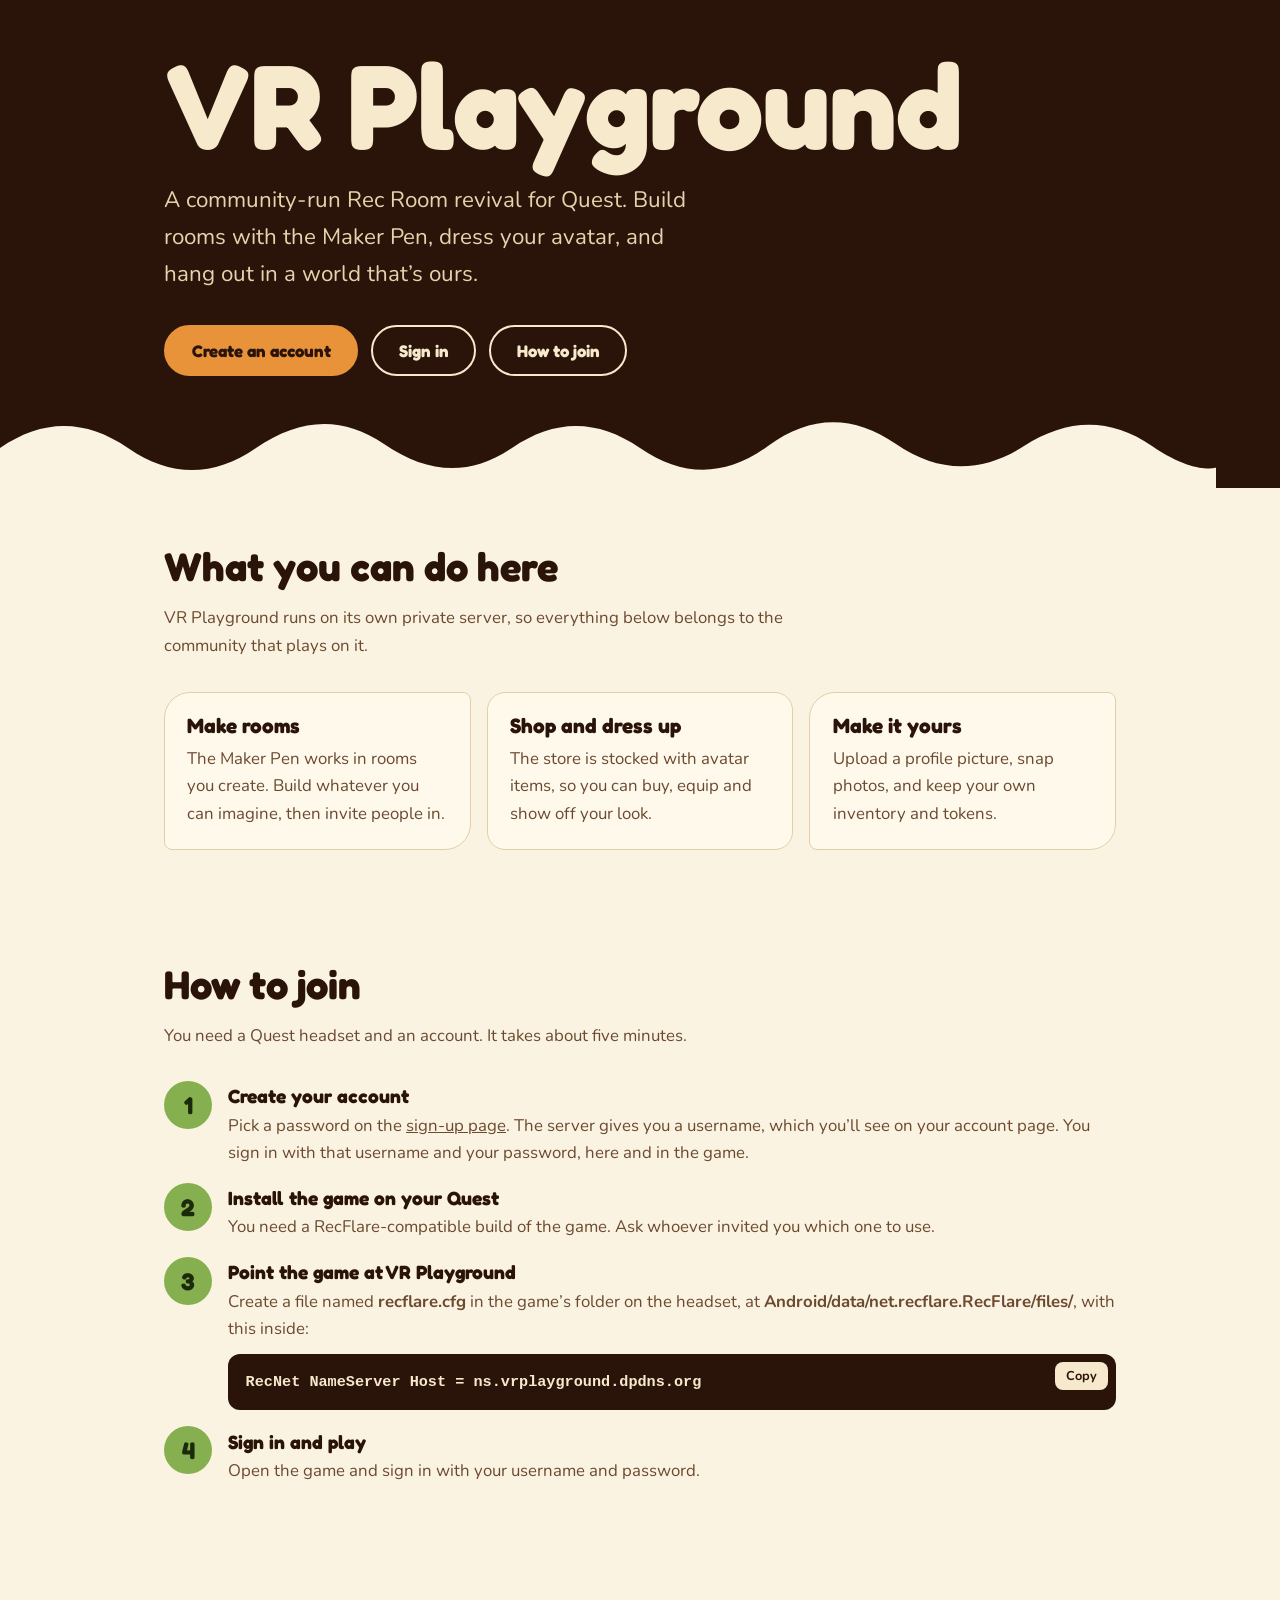
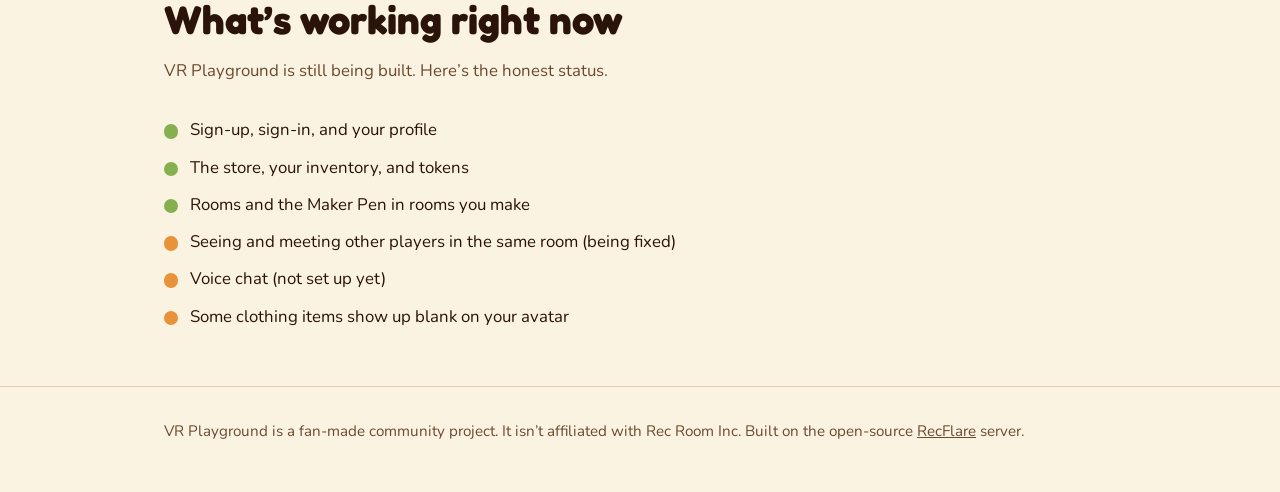
==== apps/www/public/playground.html @ e91541bb "VR Playground home page" ====
<!DOCTYPE html>
<html lang="en">
<head>
<meta charset="utf-8">
<meta name="viewport" content="width=device-width, initial-scale=1, viewport-fit=cover">
<title>VR Playground</title>
<link rel="icon" href="data:image/svg+xml,%3Csvg xmlns='http://www.w3.org/2000/svg' viewBox='0 0 100 100'%3E%3Ctext y='.9em' font-size='90'%3E🥤%3C/text%3E%3C/svg%3E">
<link rel="preconnect" href="https://fonts.googleapis.com">
<link rel="stylesheet" href="https://fonts.googleapis.com/css2?family=Fredoka:wght@500;700&family=Nunito:wght@400;600;700&display=swap">
<style>
:root{
  --brew:#2a1409; --brew-2:#3d2113; --foam:#f7e9cc; --amber:#e8923a; --avocado:#86b04f; --ink:#f7e9cc; --muted:#cdb592;
  --page:#2a1409; --card:#3d2113; --line:#5a3722; --code:#1c0d06;
  --disp:'Fredoka','Trebuchet MS',system-ui,sans-serif; --body:'Nunito',system-ui,-apple-system,'Segoe UI',sans-serif;
  color-scheme:dark;
}
@media (prefers-color-scheme:light){
  :root:not([data-theme="dark"]){--page:#fbf3e1;--card:#fff9ec;--line:#e3cfa6;--ink:#2a1409;--muted:#6b4a30;--code:#2a1409;color-scheme:light}
}
:root[data-theme="light"]{--page:#fbf3e1;--card:#fff9ec;--line:#e3cfa6;--ink:#2a1409;--muted:#6b4a30;--code:#2a1409;color-scheme:light}
*{box-sizing:border-box}
html{scroll-behavior:smooth;scroll-padding-top:env(safe-area-inset-top,0px)}
body{margin:0;background:var(--page);color:var(--ink);font:400 1.05rem/1.65 var(--body);padding-bottom:env(safe-area-inset-bottom,0px)}
a{color:inherit}
:focus-visible{outline:3px solid var(--amber);outline-offset:3px;border-radius:6px}
.wrap{max-width:62rem;margin:0 auto;padding:0 1.25rem}

/* hero: always dark root beer, foam on top of the page below */
.hero{position:relative;background:var(--brew);color:#f7e9cc;padding:calc(3rem + env(safe-area-inset-top,0px)) 0 7rem;overflow:hidden}
.hero h1{font:700 clamp(3rem,11vw,7.5rem)/.95 var(--disp);margin:0 0 1.25rem;letter-spacing:-.01em}
.hero p.lead{font-size:clamp(1.1rem,2.4vw,1.4rem);max-width:34rem;margin:0 0 2rem;color:#e6d3ad}
.btns{display:flex;flex-wrap:wrap;gap:.8rem}
.btn{display:inline-block;font:700 1.05rem var(--disp);padding:.85rem 1.6rem;border-radius:999px;text-decoration:none;border:2px solid #f7e9cc}
.btn.main{background:var(--amber);border-color:var(--amber);color:#2a1409}
.btn.main:hover{background:#f2a255}
.btn.alt{color:#f7e9cc}.btn.alt:hover{background:rgba(247,233,204,.12)}
.foam{position:absolute;left:0;right:0;bottom:-1px;width:100%;height:5.5rem;display:block}
.foam path{fill:var(--page)}
.bubbles span{position:absolute;bottom:-20px;border-radius:50%;background:rgba(247,233,204,.16);animation:rise 9s ease-in 1 forwards}
@keyframes rise{to{transform:translateY(-34rem);opacity:0}}
@media (prefers-reduced-motion:reduce){.bubbles{display:none}html{scroll-behavior:auto}}

section{padding:3.5rem 0}
h2{font:700 clamp(1.8rem,4vw,2.5rem)/1.1 var(--disp);margin:0 0 1rem}
.sub{color:var(--muted);max-width:40rem;margin:0 0 2rem}
.grid{display:grid;gap:1rem;grid-template-columns:repeat(auto-fit,minmax(15rem,1fr))}
.card{background:var(--card);border:1px solid var(--line);border-radius:18px;padding:1.3rem 1.4rem}
.card h3{font:700 1.3rem var(--disp);margin:0 0 .4rem}
.card p{margin:0;color:var(--muted)}
.card.big{border-radius:26px 8px 26px 8px}

.steps{list-style:none;margin:0;padding:0;counter-reset:s;display:grid;gap:1rem}
.steps li{counter-increment:s;display:grid;grid-template-columns:3rem 1fr;gap:1rem;align-items:start}
.steps li::before{content:counter(s);font:700 1.5rem var(--disp);width:3rem;height:3rem;border-radius:50%;background:var(--avocado);color:#1c2a0c;display:grid;place-items:center}
.steps h3{font:700 1.2rem var(--disp);margin:.2rem 0 .2rem}
.steps p{margin:0;color:var(--muted)}
.code{position:relative;background:var(--code);color:#f7e9cc;border-radius:12px;padding:1rem 1.1rem;margin:.7rem 0 0;font:600 .95rem/1.6 ui-monospace,Menlo,Consolas,monospace;overflow-x:auto}
.code button{position:absolute;top:.5rem;right:.5rem;font:700 .8rem var(--body);background:#f7e9cc;color:#2a1409;border:0;border-radius:8px;padding:.3rem .7rem;cursor:pointer}
.code pre{margin:0;padding-right:4.5rem;white-space:pre}

.status{display:grid;gap:.6rem;list-style:none;padding:0;margin:0}
.status li{display:flex;gap:.7rem;align-items:flex-start}
.dot{flex:none;width:.9rem;height:.9rem;border-radius:50%;margin-top:.5rem}
.ok{background:var(--avocado)}.wip{background:var(--amber)}
footer{border-top:1px solid var(--line);padding:2rem 0 3rem;color:var(--muted);font-size:.95rem}
</style>
</head>
<body>

<header class="hero">
  <div class="bubbles" aria-hidden="true">
    <span style="left:8%;width:14px;height:14px;animation-delay:.2s"></span>
    <span style="left:22%;width:24px;height:24px;animation-delay:1.4s"></span>
    <span style="left:47%;width:12px;height:12px;animation-delay:.8s"></span>
    <span style="left:63%;width:30px;height:30px;animation-delay:2.2s"></span>
    <span style="left:81%;width:18px;height:18px;animation-delay:1s"></span>
    <span style="left:92%;width:10px;height:10px;animation-delay:2.8s"></span>
  </div>
  <div class="wrap">
    <h1>VR Playground</h1>
    <p class="lead">A community-run Rec Room revival for Quest. Build rooms with the Maker Pen, dress your avatar, and hang out in a world that’s ours.</p>
    <div class="btns">
      <a class="btn main" href="/signup">Create an account</a>
      <a class="btn alt" href="/login">Sign in</a>
      <a class="btn alt" href="#join">How to join</a>
    </div>
  </div>
  <svg class="foam" viewBox="0 0 1200 90" preserveAspectRatio="none" aria-hidden="true">
    <path d="M0 90V48c40-30 80-30 120 0s80 30 120 0 80-34 120-4 80 34 120 4 80-30 120 0 80 30 120-2 80-32 120-2 80 30 120 2 80-30 120 0 60 22 60 22v22z"/>
  </svg>
</header>

<main>
  <section id="what">
    <div class="wrap">
      <h2>What you can do here</h2>
      <p class="sub">VR Playground runs on its own private server, so everything below belongs to the community that plays on it.</p>
      <div class="grid">
        <div class="card big"><h3>Make rooms</h3><p>The Maker Pen works in rooms you create. Build whatever you can imagine, then invite people in.</p></div>
        <div class="card"><h3>Shop and dress up</h3><p>The store is stocked with avatar items, so you can buy, equip and show off your look.</p></div>
        <div class="card big"><h3>Make it yours</h3><p>Upload a profile picture, snap photos, and keep your own inventory and tokens.</p></div>
      </div>
    </div>
  </section>

  <section id="join">
    <div class="wrap">
      <h2>How to join</h2>
      <p class="sub">You need a Quest headset and an account. It takes about five minutes.</p>
      <ol class="steps">
        <li><div><h3>Create your account</h3><p>Pick a password on the <a href="/signup">sign-up page</a>. The server gives you a username, which you’ll see on your account page. You sign in with that username and your password, here and in the game.</p></div></li>
        <li><div><h3>Install the game on your Quest</h3><p>You need a RecFlare-compatible build of the game. Ask whoever invited you which one to use.</p></div></li>
        <li><div><h3>Point the game at VR Playground</h3><p>Create a file named <b>recflare.cfg</b> in the game’s folder on the headset, at <b>Android/data/net.recflare.RecFlare/files/</b>, with this inside:</p>
          <div class="code"><button type="button" id="copy">Copy</button><pre id="cfg">RecNet NameServer Host = ns.vrplayground.dpdns.org</pre></div></div></li>
        <li><div><h3>Sign in and play</h3><p>Open the game and sign in with your username and password.</p></div></li>
      </ol>
    </div>
  </section>

  <section id="status">
    <div class="wrap">
      <h2>What’s working right now</h2>
      <p class="sub">VR Playground is still being built. Here’s the honest status.</p>
      <ul class="status">
        <li><span class="dot ok"></span><span>Sign-up, sign-in, and your profile</span></li>
        <li><span class="dot ok"></span><span>The store, your inventory, and tokens</span></li>
        <li><span class="dot ok"></span><span>Rooms and the Maker Pen in rooms you make</span></li>
        <li><span class="dot wip"></span><span>Seeing and meeting other players in the same room (being fixed)</span></li>
        <li><span class="dot wip"></span><span>Voice chat (not set up yet)</span></li>
        <li><span class="dot wip"></span><span>Some clothing items show up blank on your avatar</span></li>
      </ul>
    </div>
  </section>
</main>

<footer>
  <div class="wrap">VR Playground is a fan-made community project. It isn’t affiliated with Rec Room Inc. Built on the open-source <a href="https://github.com/recflare/server">RecFlare</a> server.</div>
</footer>

<script>
document.getElementById('copy').addEventListener('click',function(){
  var b=this,t=document.getElementById('cfg').textContent;
  var done=function(){b.textContent='Copied';setTimeout(function(){b.textContent='Copy'},1500)};
  try{navigator.clipboard.writeText(t).then(done,function(){})}catch(e){}
});
</script>
</body>
</html>
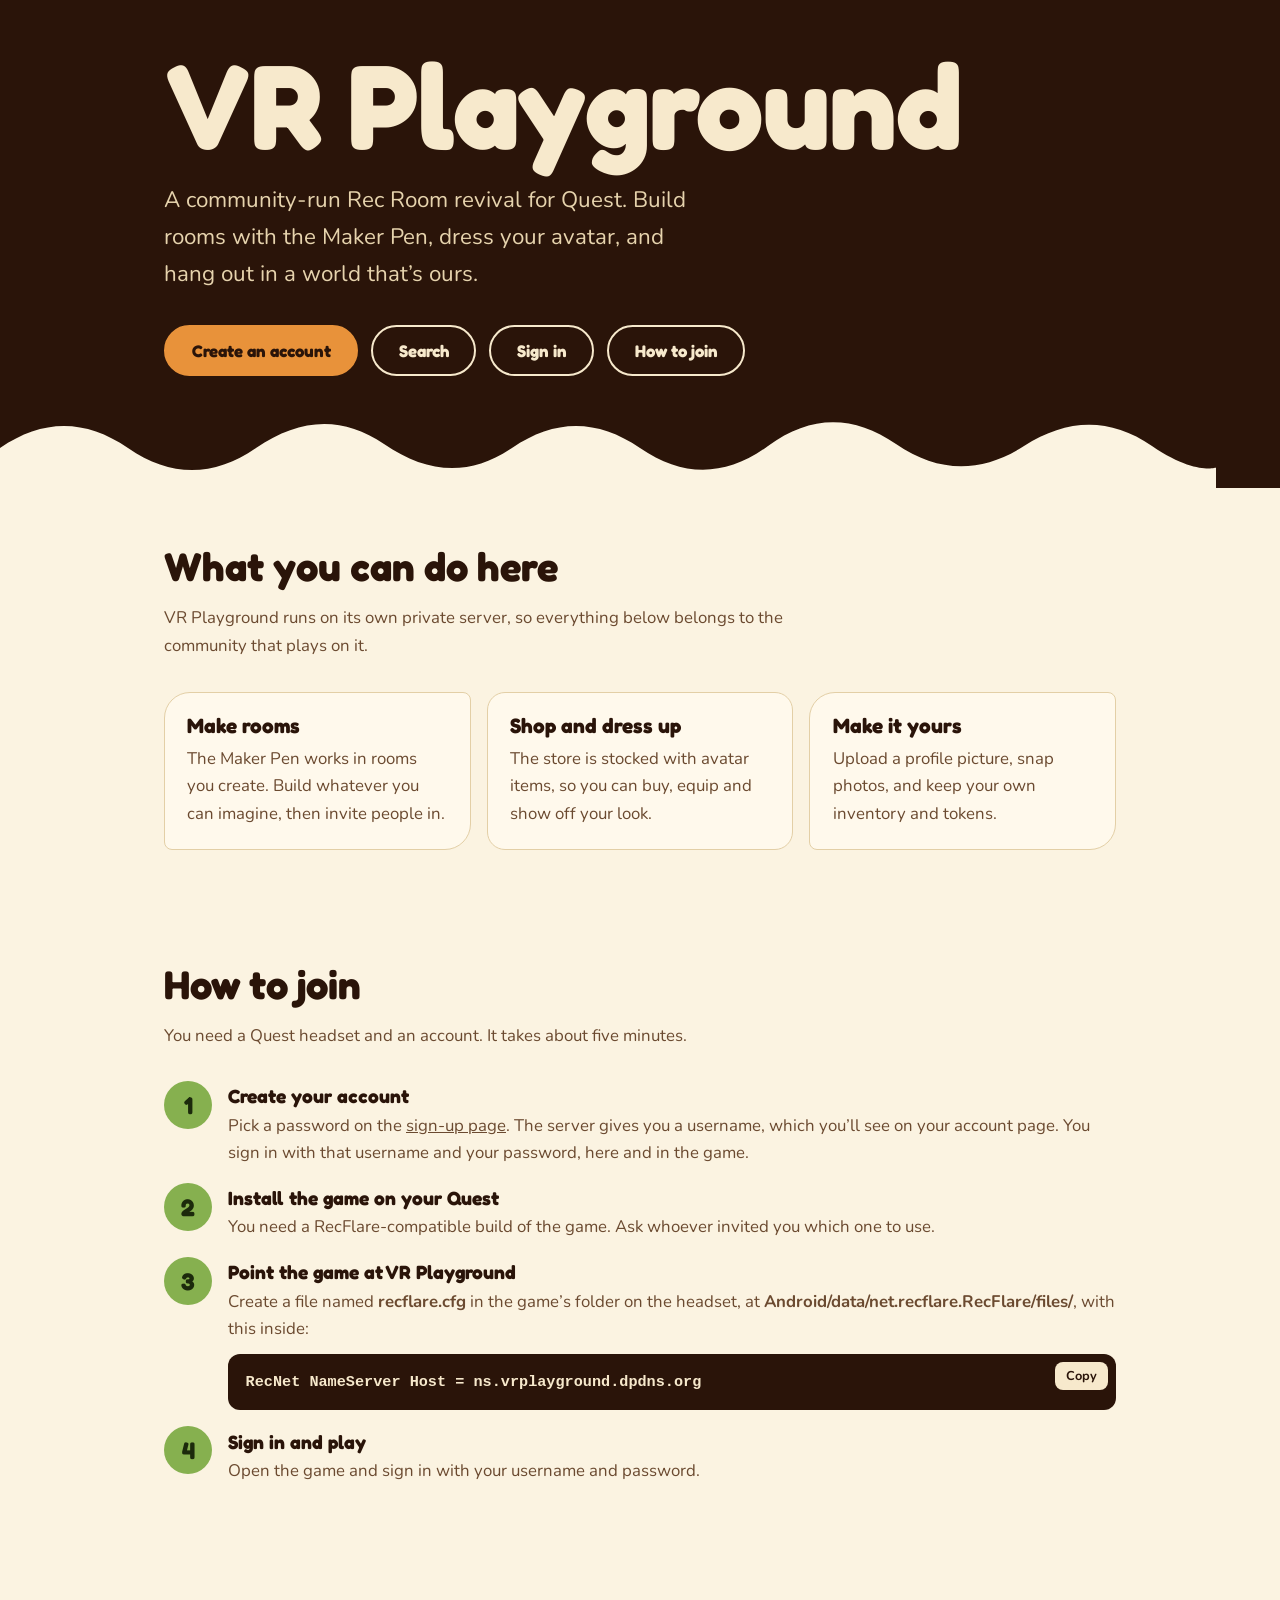
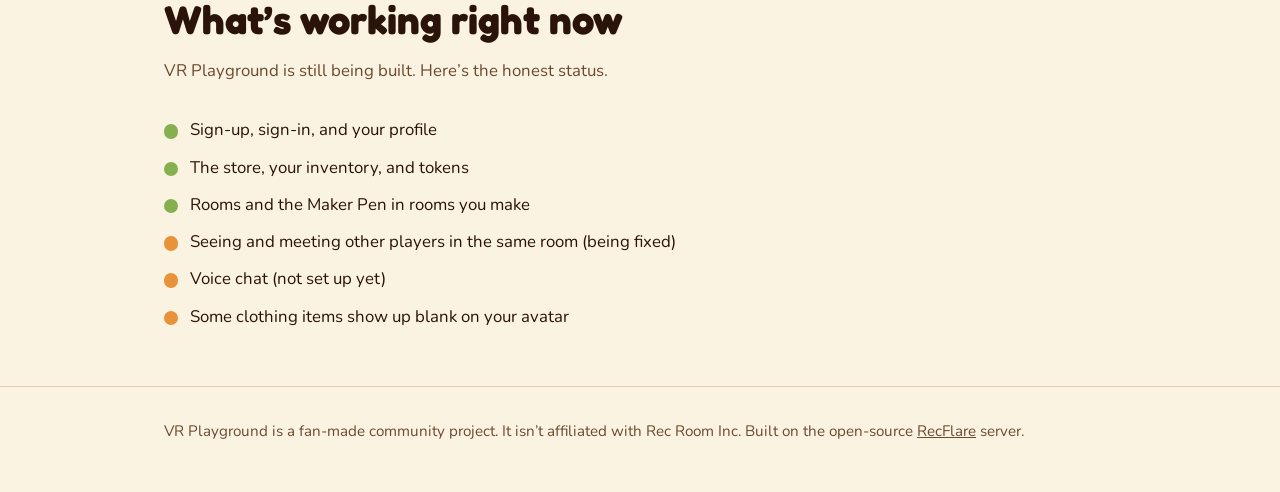
==== commit f9a388d9: "VR Playground redesign: new look, name, search page" ====
--- a/apps/www/public/playground.html
+++ b/apps/www/public/playground.html
@@ -81,6 +81,7 @@
     <p class="lead">A community-run Rec Room revival for Quest. Build rooms with the Maker Pen, dress your avatar, and hang out in a world that’s ours.</p>
     <div class="btns">
       <a class="btn main" href="/signup">Create an account</a>
+      <a class="btn alt" href="/search">Search</a>
       <a class="btn alt" href="/login">Sign in</a>
       <a class="btn alt" href="#join">How to join</a>
     </div>
